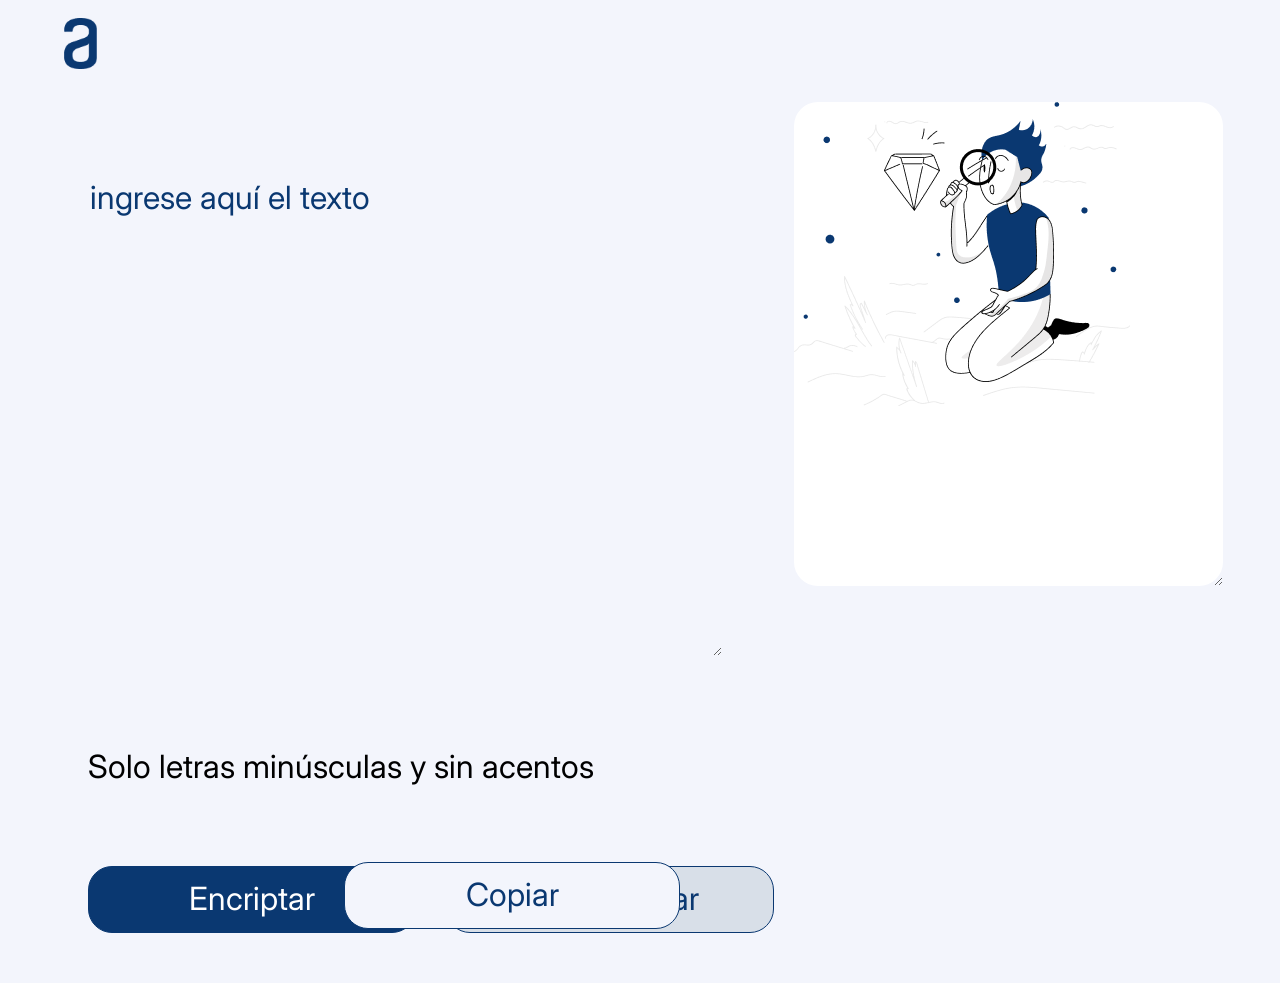
==== index.html @ 3f19b95a "Act 10" ====
<!DOCTYPE html>
<html lang="en">
<head>
    <meta charset="UTF-8">
    <meta http-equiv="X-UA-Compatible" content="IE=edge">
    <meta name="viewport" content="width=device-width, initial-scale=1.0">
    <link rel="stylesheet" href="style.css">
    <link rel="preconnect" href="https://fonts.googleapis.com">
    <link rel="preconnect" href="https://fonts.gstatic.com" crossorigin>
    <link href="https://fonts.googleapis.com/css2?family=Inter:wght@200;400&display=swap" rel="stylesheet">
    <title>Encriptador</title>
</head>
<body>
    <header>
        <img class="logo" src="imagenes/Logo.png" alt="logo de alura">
    </header>

    <main>
        <section>
            <textarea class="text-area" cols="30" rows="10" placeholder="Ingrese aquí el texto"></textarea>
            <div>
                <h6 class="informacion">Solo letras minúsculas y sin acentos</h6>
            </div>
            <div class="botones">
                <button class="btn-encriptar" onclick="btnEncriptar()">Encriptar</button>
                <button class="btn-desencriptar" onclick="btnDesencriptar()">Desencriptar</button>
            </div>
        </section>
        <section>
            <div class="mensaje-container">
                <textarea class="mensaje" cols="20" rows="10"></textarea>
                <button class="btn-copiar" onclick="btnCopiar()">Copiar</button>
            </div>
        </section>
    </main>
    <script src="script.js"></script>
</body>
</html>
---- style.css ----
*{
        background: #F3F5FC;
        font-family: 'Inter';
        font-weight: 400;
        font-size: 32px;
        line-height: 150%;
    }

    .logo{
    padding-top: 10px;
    margin-left: 10px;
    width: 10%;
    }

    main{
        display: flex;
        margin-bottom: 50px;
        margin-left: 80px; 
    }

    .text-area{
        border: none;
        color: #0A3871;
        margin-top: 90px;
        text-transform: lowercase;

    }

    ::placeholder{color: #0A3871;}
    .text-area:focus{
        outline: none;
    } 


    .mensaje{
        background: white;
        background-image: url("/imagenes/Imagen1.png");
        background-repeat: no-repeat;
        border: none;
        border-radius: 24px;
        color: #0A3871;
        margin-left: 98px;
        margin-top: 20px;
        margin-left: 20px;
        position: fixed;
    }   

    .mensaje:focus {
        outline: none;

    }   
    .botones {
        display: flex;
        margin-top: 18px;
    }

    .btn-desencriptar {
        background: #D8DFE8;
        border: 1px solid #0A3871;
        border-radius: 24px;
        color: #0A3871;
        cursor: pointer;
        height: 67px;
        margin-left: 30px;
        width: 328px;


    }

    .btn-encriptar {
        background-color: #0A3871;
        border: 1px solid #0A3871;
        border-radius: 24px;
        color: white;
        cursor: pointer;
        height: 67px;
        width: 328px;
    }

    #informacion{

        font-size: 0.2em;
    }


    .btn-copiar {
        border: 1px solid #0A3871;
        border-radius: 24px;
        color: #0A3871;
        cursor: pointer;
        height: 67px;
        margin-left: auto;
        margin-right: auto;
        margin-top: 780px;
        left: 40%;
        transform: translateX(-50%);
        position: absolute;
        width: 336px;
    }
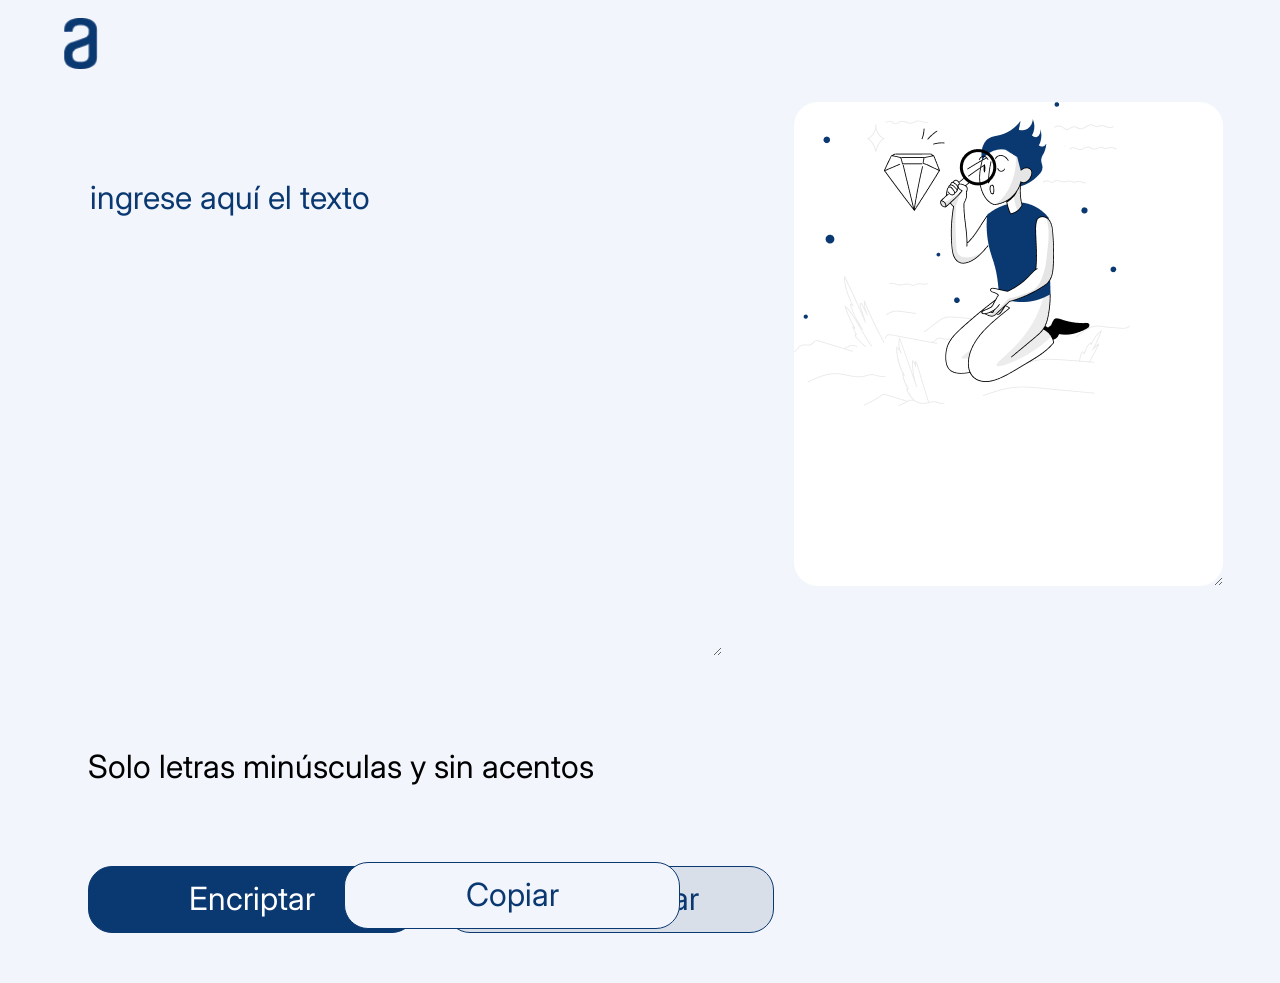
==== commit aa370013: "Act 11" ====
--- a/index.html
+++ b/index.html
@@ -12,7 +12,7 @@
 </head>
 <body>
     <header>
-        <img class="logo" src="imagenes/Logo.png" alt="logo de alura">
+        <img class="logo" src="imagenes/Frame.png" alt="logo de alura">
     </header>
 
     <main>
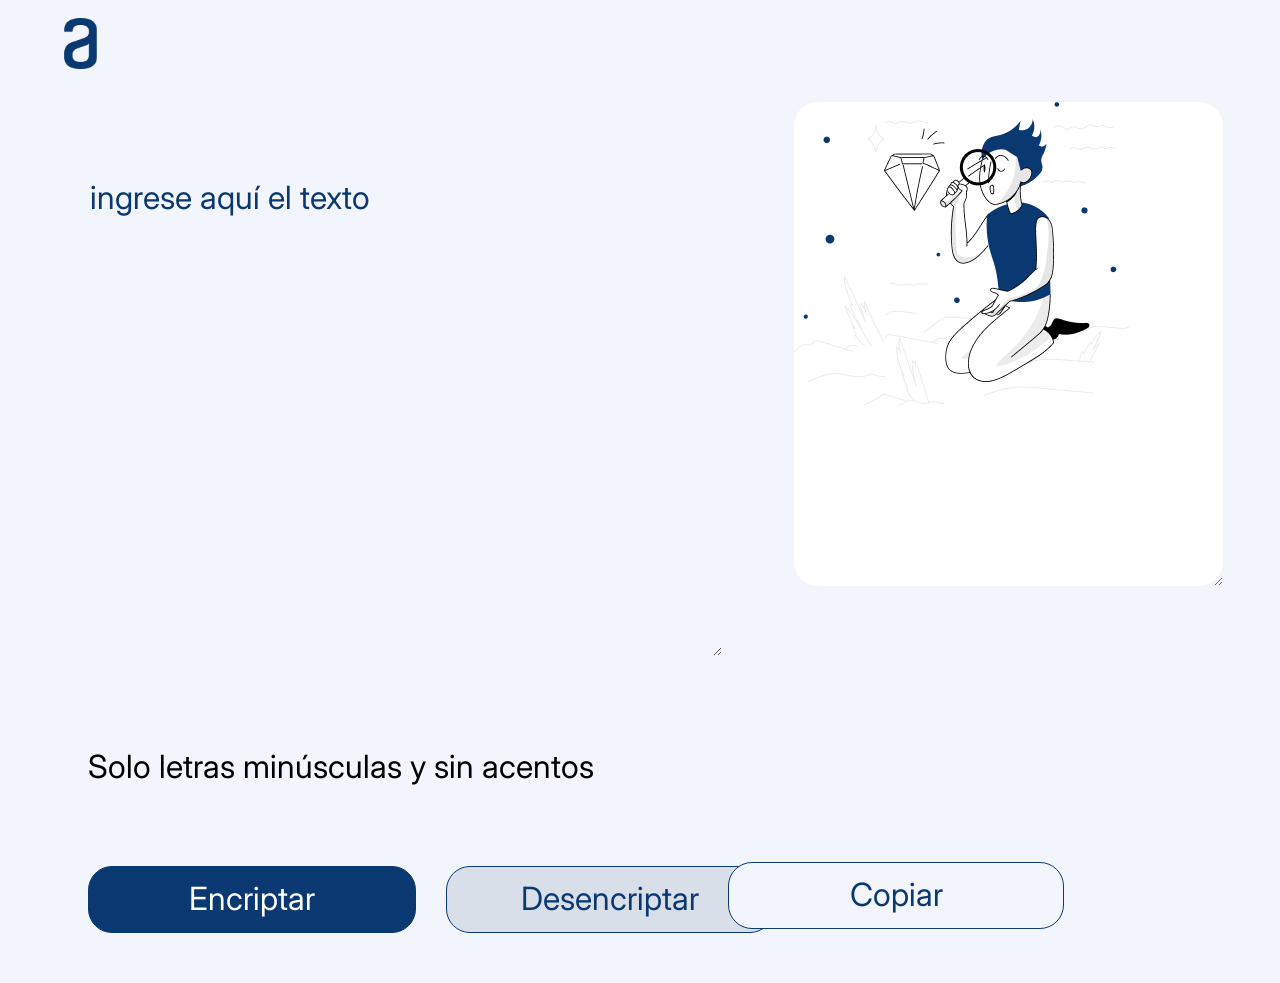
==== commit 7bc741d3: "Act 11" ====
--- a/index.html
+++ b/index.html
@@ -12,7 +12,7 @@
 </head>
 <body>
     <header>
-        <img class="logo" src="imagenes/Frame.png" alt="logo de alura">
+        <img class="logo" src="imagenes/Logo.png" alt="logo de alura">
     </header>
 
     <main>
--- a/style.css
+++ b/style.css
@@ -92,7 +92,7 @@
         margin-left: auto;
         margin-right: auto;
         margin-top: 780px;
-        left: 40%;
+        left: 70%;
         transform: translateX(-50%);
         position: absolute;
         width: 336px;
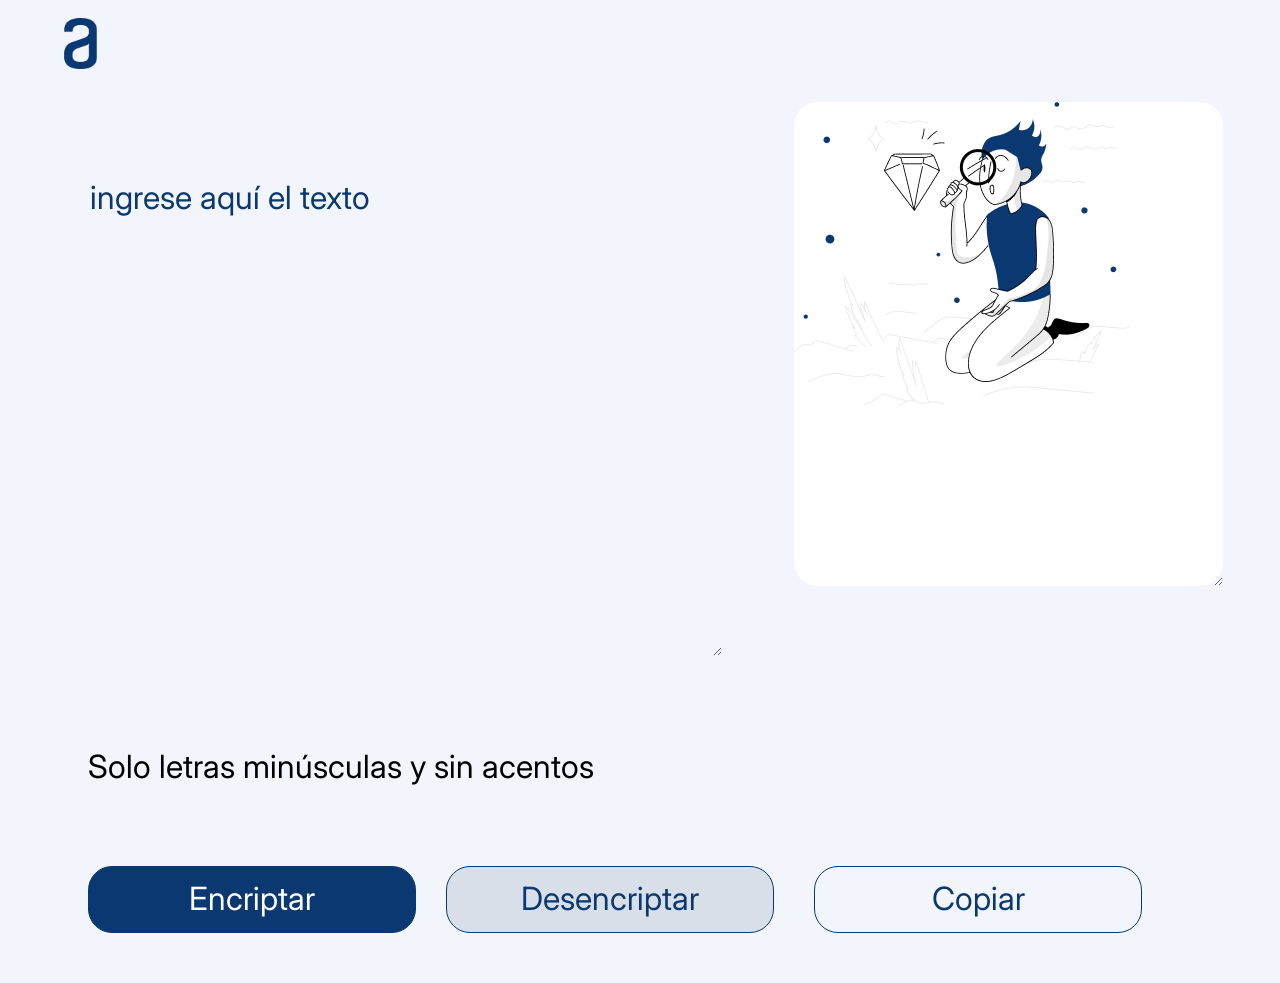
==== commit 8e726eed: "responsive" ====
--- a/index.html
+++ b/index.html
@@ -2,6 +2,7 @@
 <html lang="en">
 <head>
     <meta charset="UTF-8">
+    <meta name="viewport" content="width=device-width"> 
     <meta http-equiv="X-UA-Compatible" content="IE=edge">
     <meta name="viewport" content="width=device-width, initial-scale=1.0">
     <link rel="stylesheet" href="style.css">
--- a/style.css
+++ b/style.css
@@ -34,7 +34,7 @@
 
     .mensaje{
         background: white;
-        background-image: url("/imagenes/Imagen1.png");
+        background-image: url("imagenes/Muneco.png");
         background-repeat: no-repeat;
         border: none;
         border-radius: 24px;
@@ -89,11 +89,7 @@
         color: #0A3871;
         cursor: pointer;
         height: 67px;
-        margin-left: auto;
-        margin-right: auto;
-        margin-top: 780px;
-        left: 70%;
-        transform: translateX(-50%);
-        position: absolute;
-        width: 336px;
+        width: 328px;
+        margin-top: 784px;
+        margin-left: 40px;
     }
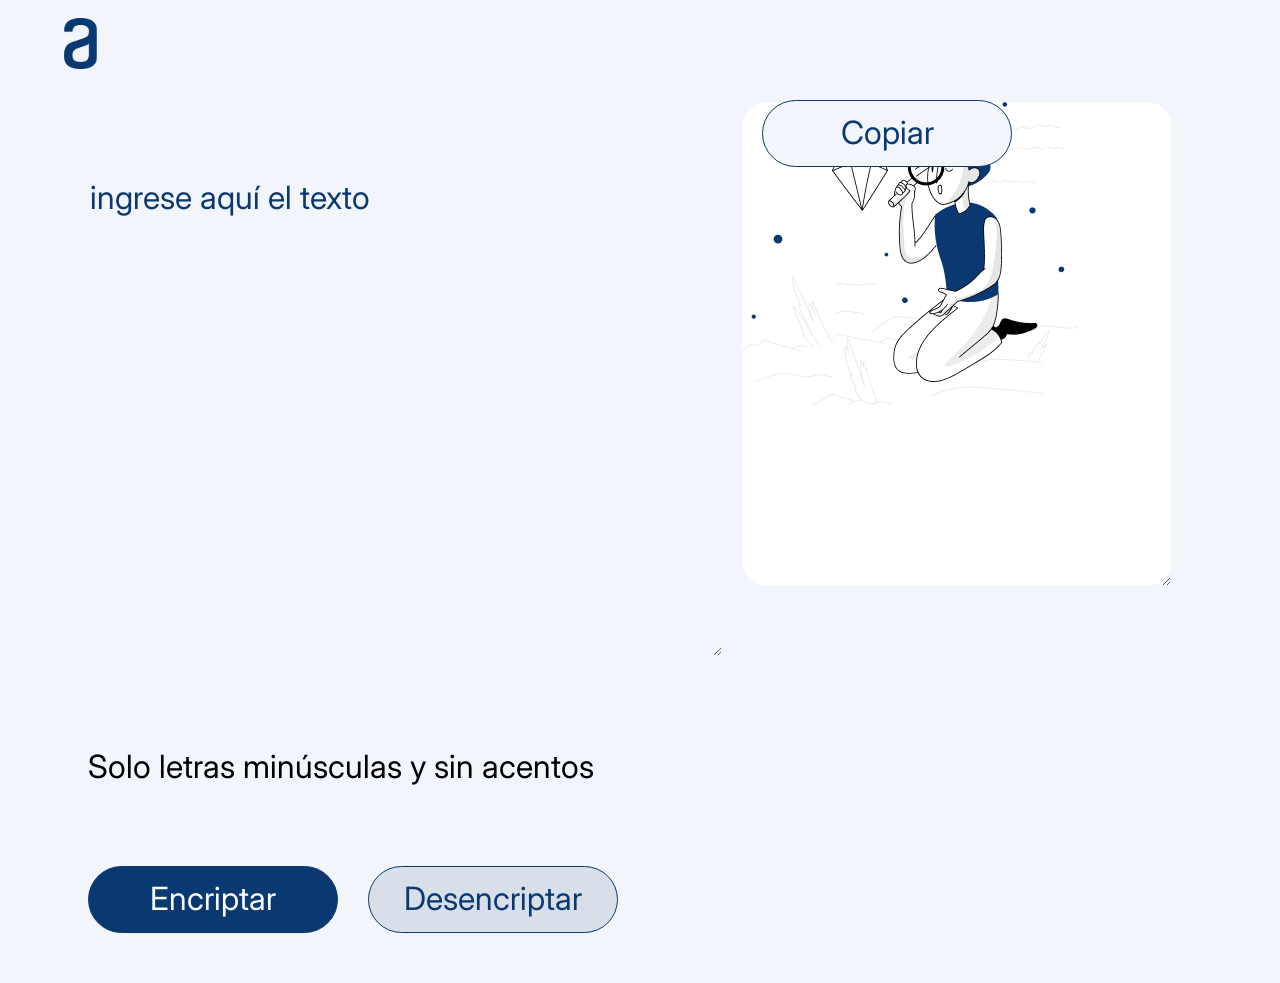
==== commit 118d9af1: "Otr" ====
--- a/index.html
+++ b/index.html
@@ -2,7 +2,7 @@
 <html lang="en">
 <head>
     <meta charset="UTF-8">
-    <meta name="viewport" content="width=device-width"> 
+    <meta name="viewport" content="width=device-width">
     <meta http-equiv="X-UA-Compatible" content="IE=edge">
     <meta name="viewport" content="width=device-width, initial-scale=1.0">
     <link rel="stylesheet" href="style.css">
--- a/style.css
+++ b/style.css
@@ -23,7 +23,12 @@
         color: #0A3871;
         margin-top: 90px;
         text-transform: lowercase;
-
+    }
+    
+    @media screen and (max-width: 480px) {
+        .text-area, .informacion {
+            width: auto;
+        }
     }
 
     ::placeholder{color: #0A3871;}
@@ -57,12 +62,12 @@
     .btn-desencriptar {
         background: #D8DFE8;
         border: 1px solid #0A3871;
-        border-radius: 24px;
+        border-radius: 50px;
         color: #0A3871;
         cursor: pointer;
         height: 67px;
         margin-left: 30px;
-        width: 328px;
+        width: 250px;
 
 
     }
@@ -70,11 +75,11 @@
     .btn-encriptar {
         background-color: #0A3871;
         border: 1px solid #0A3871;
-        border-radius: 24px;
+        border-radius: 50px;
         color: white;
         cursor: pointer;
         height: 67px;
-        width: 328px;
+        width: 250px;
     }
 
     #informacion{
@@ -85,11 +90,61 @@
 
     .btn-copiar {
         border: 1px solid #0A3871;
-        border-radius: 24px;
+        border-radius: 50px;
         color: #0A3871;
         cursor: pointer;
         height: 67px;
-        width: 328px;
-        margin-top: 784px;
+        width: 250px;
+        margin-top: 18px; /* Ajustado */
         margin-left: 40px;
-    }+        position: relative; /* Agregado */
+        z-index: 2; /* Agregado */
+      }
+
+    @media screen and (max-width: 480px){
+        .text-area, .mensaje{
+
+            width: auto;
+
+        }
+   
+    }
+
+    @media screen and (max-width: 480px){
+        .mensaje{
+
+            width: auto;
+
+        }
+   
+    }
+   
+      
+    @media screen and (max-width: 480px){
+        
+      
+        * {
+            background: #F3F5FC;
+            font-family: 'Inter';
+            font-weight: 400;
+            font-size: 13px;
+            line-height: 150%;
+            }
+        }      
+
+       
+        @media screen and (max-width: 480px){
+            .text-area, .mensaje{
+                width: auto;
+            }
+        
+            .btn-copiar {
+                margin-top: 18px;
+                margin-left: auto;
+                margin-right: auto;
+                position: absolute;
+                bottom: 0;
+                left: 50%;
+                transform: translateX(-50%);
+            }
+        }
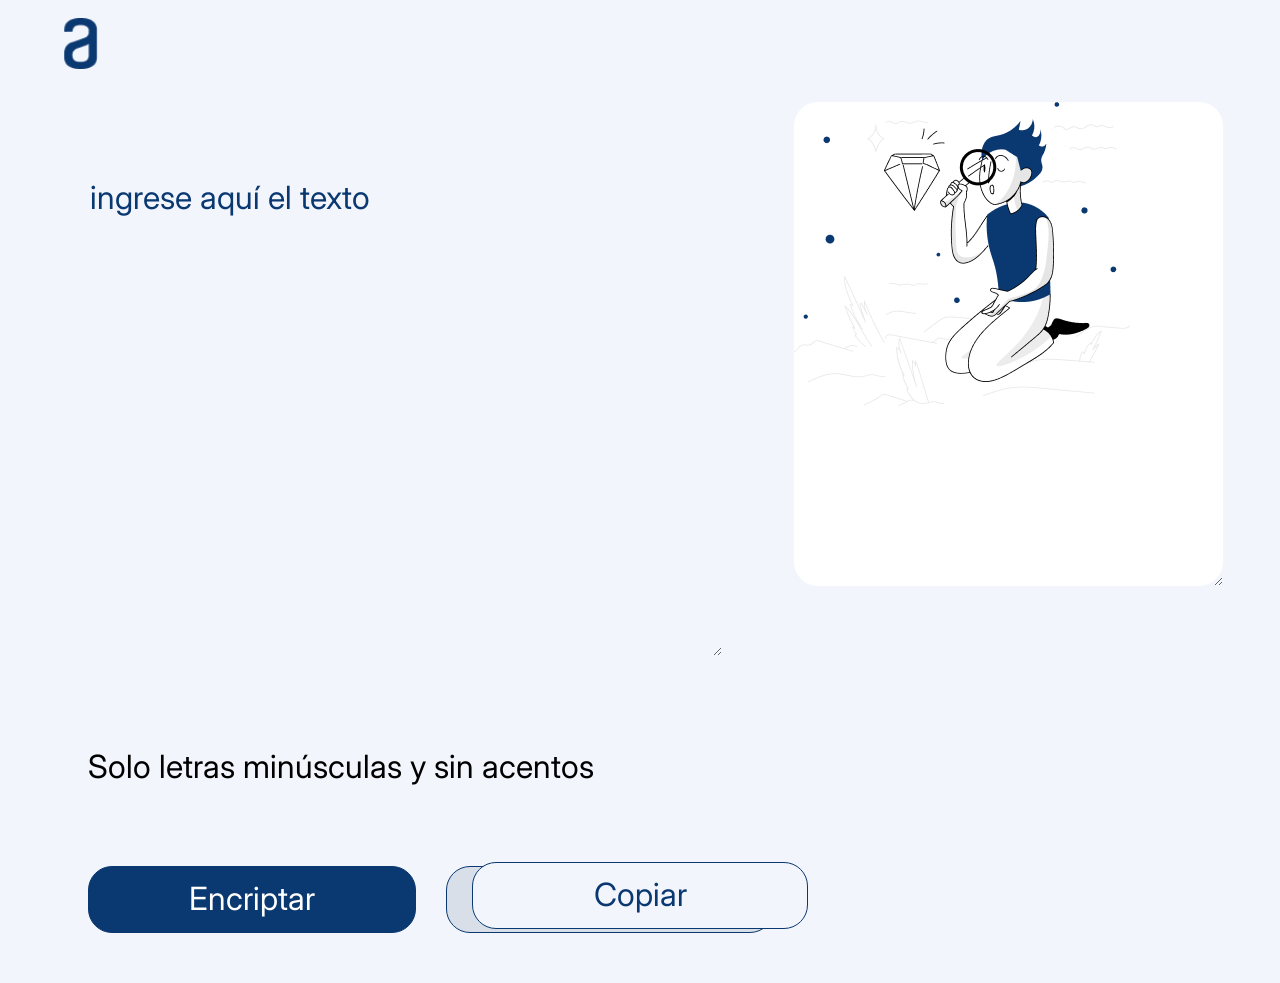
==== commit e1edf268: "Reiniciio" ====
--- a/index.html
+++ b/index.html
@@ -2,10 +2,9 @@
 <html lang="en">
 <head>
     <meta charset="UTF-8">
-    <meta name="viewport" content="width=device-width">
     <meta http-equiv="X-UA-Compatible" content="IE=edge">
     <meta name="viewport" content="width=device-width, initial-scale=1.0">
-    <link rel="stylesheet" href="style.css">
+    <link rel="stylesheet" href="/style.css">
     <link rel="preconnect" href="https://fonts.googleapis.com">
     <link rel="preconnect" href="https://fonts.gstatic.com" crossorigin>
     <link href="https://fonts.googleapis.com/css2?family=Inter:wght@200;400&display=swap" rel="stylesheet">
@@ -13,7 +12,7 @@
 </head>
 <body>
     <header>
-        <img class="logo" src="imagenes/Logo.png" alt="logo de alura">
+        <img class="logo" src="/imagenes/Frame 6.png" alt="logo de alura">
     </header>
 
     <main>
--- a/style.css
+++ b/style.css
@@ -1,150 +1,94 @@
-    *{
-        background: #F3F5FC;
-        font-family: 'Inter';
-        font-weight: 400;
-        font-size: 32px;
-        line-height: 150%;
-    }
+*{
+    background: #F3F5FC;
+    font-family: 'Inter';
+    font-weight: 400;
+    font-size: 32px;
+    line-height: 150%;
+}
 
-    .logo{
-    padding-top: 10px;
-    margin-left: 10px;
-    width: 10%;
-    }
+.logo{
+padding-top: 10px;
+margin-left: 10px;
+width: 10%;
+}
 
-    main{
-        display: flex;
-        margin-bottom: 50px;
-        margin-left: 80px; 
-    }
+main{
+    display: flex;
+    margin-bottom: 50px;
+    margin-left: 80px; 
+}
 
-    .text-area{
-        border: none;
-        color: #0A3871;
-        margin-top: 90px;
-        text-transform: lowercase;
-    }
-    
-    @media screen and (max-width: 480px) {
-        .text-area, .informacion {
-            width: auto;
-        }
-    }
+.text-area{
+    border: none;
+    color: #0A3871;
+    margin-top: 90px;
+    text-transform: lowercase;
 
-    ::placeholder{color: #0A3871;}
-    .text-area:focus{
-        outline: none;
-    } 
+}
+
+::placeholder{color: #0A3871;}
+   .text-area:focus{
+    outline: none;
+   } 
 
 
-    .mensaje{
-        background: white;
-        background-image: url("imagenes/Muneco.png");
-        background-repeat: no-repeat;
-        border: none;
-        border-radius: 24px;
-        color: #0A3871;
-        margin-left: 98px;
-        margin-top: 20px;
-        margin-left: 20px;
-        position: fixed;
-    }   
+.mensaje{
+    background: white;
+    background-image: url("/imagenes/Muñeco.png");
+    background-repeat: no-repeat;
+    border: none;
+    border-radius: 24px;
+    color: #0A3871;
+    margin-left: 98px;
+    margin-top: 20px;
+    margin-left: 20px;
+    position: fixed;
+}   
 
-    .mensaje:focus {
-        outline: none;
+.mensaje:focus {
+    outline: none;
 
-    }   
-    .botones {
-        display: flex;
-        margin-top: 18px;
-    }
+}   
+.botones {
+    display: flex;
+    margin-top: 18px;
+}
 
-    .btn-desencriptar {
-        background: #D8DFE8;
-        border: 1px solid #0A3871;
-        border-radius: 50px;
-        color: #0A3871;
-        cursor: pointer;
-        height: 67px;
-        margin-left: 30px;
-        width: 250px;
+.btn-desencriptar {
+    background: #D8DFE8;
+    border: 1px solid #0A3871;
+    border-radius: 24px;
+    color: #0A3871;
+    cursor: pointer;
+    height: 67px;
+    margin-left: 30px;
+    width: 328px;
 
 
-    }
+}
 
-    .btn-encriptar {
-        background-color: #0A3871;
-        border: 1px solid #0A3871;
-        border-radius: 50px;
-        color: white;
-        cursor: pointer;
-        height: 67px;
-        width: 250px;
-    }
-
-    #informacion{
-
-        font-size: 0.2em;
-    }
+.btn-encriptar {
+    background-color: #0A3871;
+    border: 1px solid #0A3871;
+    border-radius: 24px;
+    color: white;
+    cursor: pointer;
+    height: 67px;
+    width: 328px;
+}
 
 
-    .btn-copiar {
-        border: 1px solid #0A3871;
-        border-radius: 50px;
-        color: #0A3871;
-        cursor: pointer;
-        height: 67px;
-        width: 250px;
-        margin-top: 18px; /* Ajustado */
-        margin-left: 40px;
-        position: relative; /* Agregado */
-        z-index: 2; /* Agregado */
-      }
-
-    @media screen and (max-width: 480px){
-        .text-area, .mensaje{
-
-            width: auto;
-
-        }
-   
-    }
-
-    @media screen and (max-width: 480px){
-        .mensaje{
-
-            width: auto;
-
-        }
-   
-    }
-   
-      
-    @media screen and (max-width: 480px){
-        
-      
-        * {
-            background: #F3F5FC;
-            font-family: 'Inter';
-            font-weight: 400;
-            font-size: 13px;
-            line-height: 150%;
-            }
-        }      
-
-       
-        @media screen and (max-width: 480px){
-            .text-area, .mensaje{
-                width: auto;
-            }
-        
-            .btn-copiar {
-                margin-top: 18px;
-                margin-left: auto;
-                margin-right: auto;
-                position: absolute;
-                bottom: 0;
-                left: 50%;
-                transform: translateX(-50%);
-            }
-        }+.btn-copiar {
+    border: 1px solid #0A3871;
+    border-radius: 24px;
+    color: #0A3871;
+    cursor: pointer;
+    height: 67px;
+    margin-left: auto;
+    margin-right: auto;
+    margin-top: 780px;
+    left: 50%;
+    transform: translateX(-50%);
+    position: absolute;
+    width: 336px;
+}
